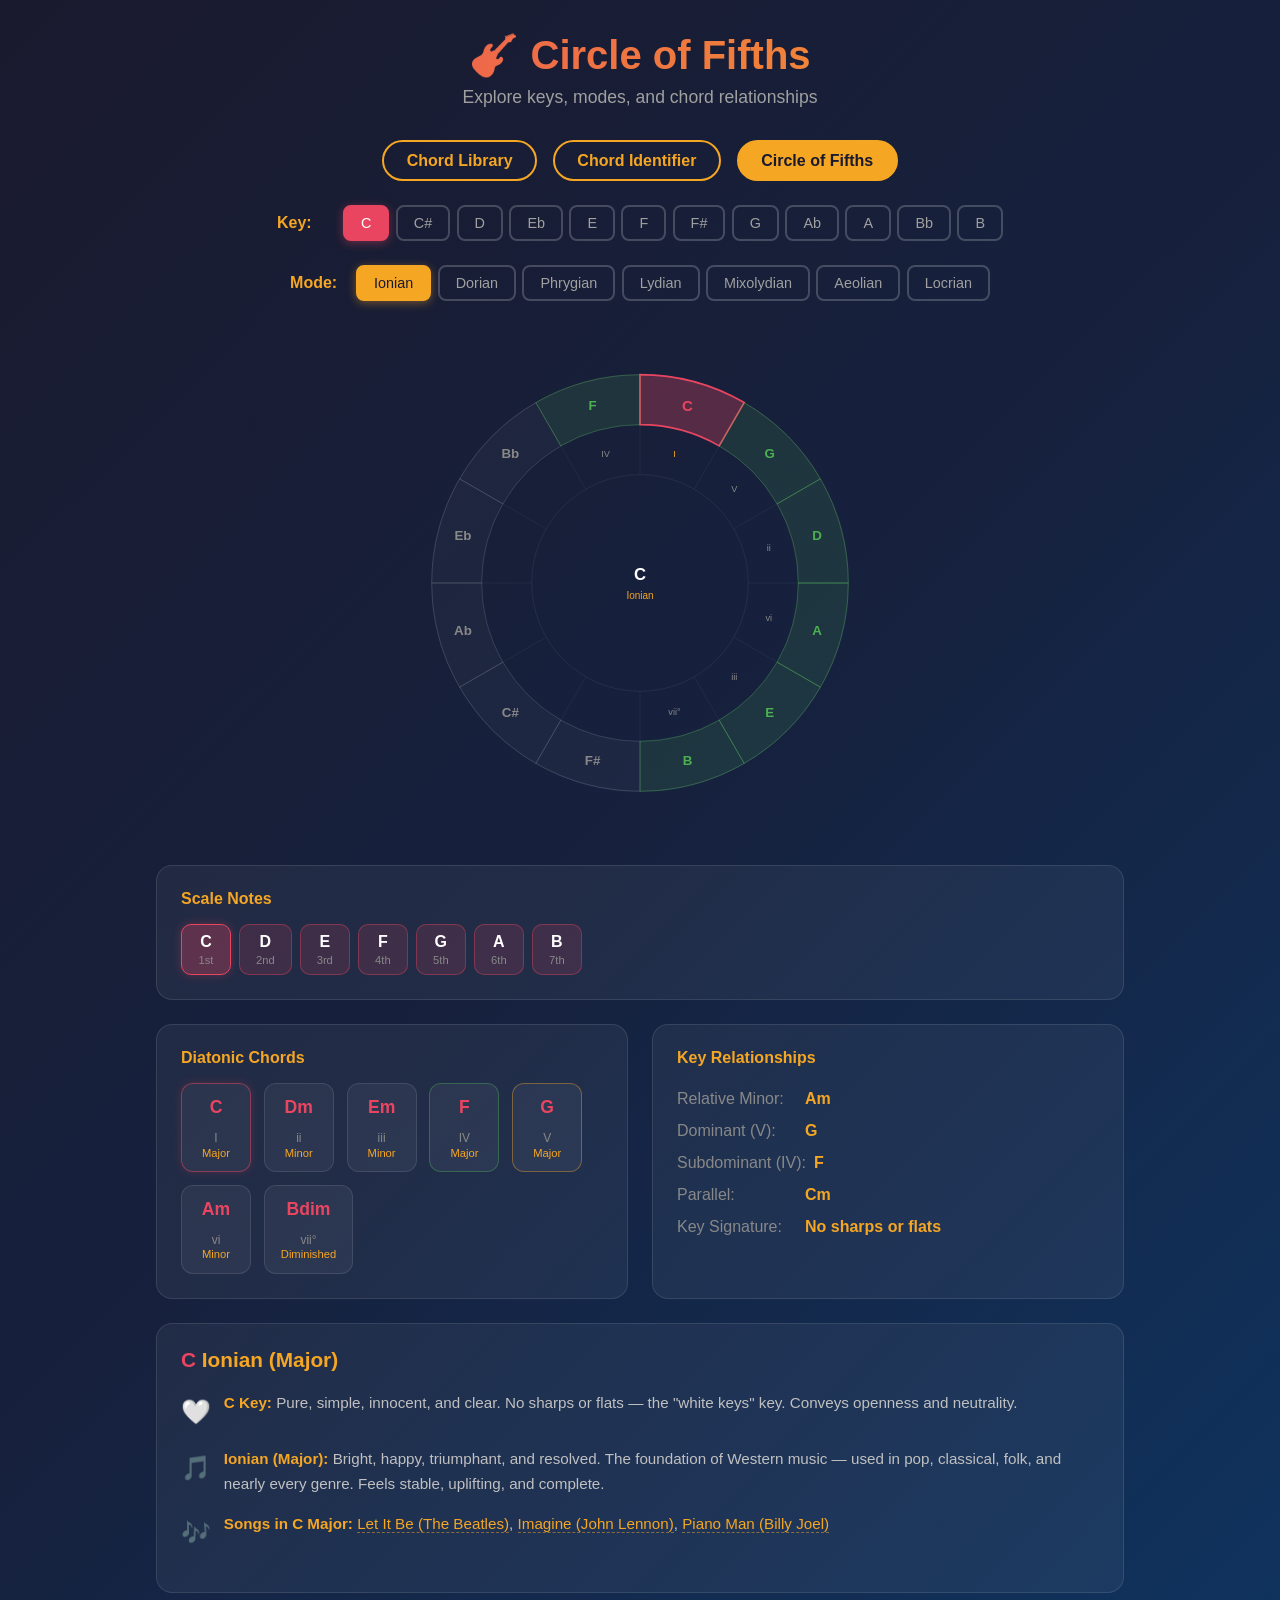
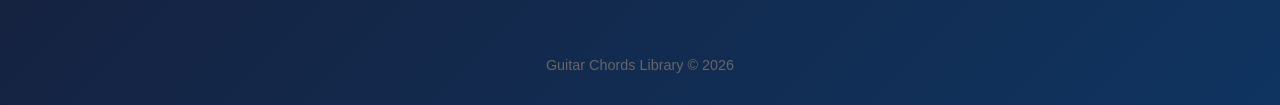
==== circle.html @ b6584c0b "Initial commit: Guitar Chords Library with chord identifier and Circle of Fifths" ====
<!DOCTYPE html>
<html lang="en">
<head>
    <meta charset="UTF-8">
    <meta name="viewport" content="width=device-width, initial-scale=1.0">
    <title>Circle of Fifths - Guitar Chords Library</title>
    <link rel="stylesheet" href="style.css">
    <link rel="stylesheet" href="circle.css">
</head>
<body>
    <header>
        <h1>🎸 Circle of Fifths</h1>
        <p class="subtitle">Explore keys, modes, and chord relationships</p>
    </header>

    <nav class="main-nav">
        <a href="index.html" class="nav-link">Chord Library</a>
        <a href="identifier.html" class="nav-link">Chord Identifier</a>
        <a href="circle.html" class="nav-link active">Circle of Fifths</a>
    </nav>

    <main class="circle-container">
        <div class="controls-panel">
            <div class="control-group">
                <label>Key:</label>
                <div class="button-group" id="key-buttons">
                    <button class="key-btn active" data-key="0">C</button>
                    <button class="key-btn" data-key="1">C#</button>
                    <button class="key-btn" data-key="2">D</button>
                    <button class="key-btn" data-key="3">Eb</button>
                    <button class="key-btn" data-key="4">E</button>
                    <button class="key-btn" data-key="5">F</button>
                    <button class="key-btn" data-key="6">F#</button>
                    <button class="key-btn" data-key="7">G</button>
                    <button class="key-btn" data-key="8">Ab</button>
                    <button class="key-btn" data-key="9">A</button>
                    <button class="key-btn" data-key="10">Bb</button>
                    <button class="key-btn" data-key="11">B</button>
                </div>
            </div>
            <div class="control-group">
                <label>Mode:</label>
                <div class="button-group" id="mode-buttons">
                    <button class="mode-btn active" data-mode="0">Ionian</button>
                    <button class="mode-btn" data-mode="1">Dorian</button>
                    <button class="mode-btn" data-mode="2">Phrygian</button>
                    <button class="mode-btn" data-mode="3">Lydian</button>
                    <button class="mode-btn" data-mode="4">Mixolydian</button>
                    <button class="mode-btn" data-mode="5">Aeolian</button>
                    <button class="mode-btn" data-mode="6">Locrian</button>
                </div>
            </div>
        </div>

        <div class="circle-wrapper">
            <svg id="circle-svg" viewBox="0 0 600 600" xmlns="http://www.w3.org/2000/svg">
                <!-- Circle of fifths will be rendered by JavaScript -->
            </svg>
        </div>

        <div class="info-panel">
            <div class="info-section">
                <h3>Scale Notes</h3>
                <div class="scale-notes" id="scale-notes">
                    <!-- Scale notes will be rendered here -->
                </div>
            </div>
            <div class="info-section">
                <h3>Diatonic Chords</h3>
                <div class="diatonic-chords" id="diatonic-chords">
                    <!-- Diatonic chords will be rendered here -->
                </div>
            </div>
            <div class="info-section">
                <h3>Key Relationships</h3>
                <div class="relationships" id="relationships">
                    <!-- Relative key info will be rendered here -->
                </div>
            </div>
            <div class="info-section description-section">
                <h3 id="scale-title">C Major (Ionian)</h3>
                <div class="key-mood" id="key-mood">
                    <!-- Key character and mood -->
                </div>
                <div class="mode-mood" id="mode-mood">
                    <!-- Mode mood and description -->
                </div>
                <div class="song-examples" id="song-examples">
                    <!-- Song examples -->
                </div>
            </div>
        </div>
    </main>

    <footer>
        <p>Guitar Chords Library &copy; 2026</p>
    </footer>

    <!-- Chord Shape Modal -->
    <div id="chord-modal" class="modal">
        <div class="modal-content">
            <div class="modal-header">
                <h2 id="chord-modal-title">Chord Shape</h2>
                <button class="modal-close" onclick="closeChordModal()">&times;</button>
            </div>
            <div id="chord-modal-body" class="modal-body">
                <!-- Chord diagrams will be rendered here -->
            </div>
        </div>
    </div>

    <script src="circle.js"></script>
</body>
</html>
---- style.css ----
* {
    margin: 0;
    padding: 0;
    box-sizing: border-box;
}

body {
    font-family: -apple-system, BlinkMacSystemFont, 'Segoe UI', Roboto, Oxygen, Ubuntu, sans-serif;
    background: linear-gradient(135deg, #1a1a2e 0%, #16213e 50%, #0f3460 100%);
    min-height: 100vh;
    color: #e0e0e0;
}

header {
    text-align: center;
    padding: 2rem 1rem 1rem;
}

header h1 {
    font-size: 2.5rem;
    background: linear-gradient(90deg, #e94560, #f5a623);
    -webkit-background-clip: text;
    -webkit-text-fill-color: transparent;
    background-clip: text;
    margin-bottom: 0.5rem;
}

.subtitle {
    color: #a0a0a0;
    font-size: 1.1rem;
}

/* Main Navigation */
.main-nav {
    display: flex;
    justify-content: center;
    gap: 1rem;
    padding: 1rem;
    margin-bottom: 0.5rem;
}

.nav-link {
    padding: 0.6rem 1.4rem;
    border: 2px solid #f5a623;
    background: transparent;
    color: #f5a623;
    border-radius: 25px;
    text-decoration: none;
    font-weight: 600;
    transition: all 0.3s ease;
}

.nav-link:hover {
    background: rgba(245, 166, 35, 0.15);
    transform: translateY(-2px);
}

.nav-link.active {
    background: #f5a623;
    color: #1a1a2e;
}

/* Category Navigation */
.categories {
    display: flex;
    flex-wrap: wrap;
    justify-content: center;
    gap: 0.5rem;
    padding: 1.5rem 1rem;
    max-width: 1100px;
    margin: 0 auto;
}

.category-btn {
    padding: 0.6rem 1.4rem;
    border: 2px solid #e94560;
    background: transparent;
    color: #e94560;
    border-radius: 25px;
    cursor: pointer;
    font-size: 0.95rem;
    font-weight: 600;
    transition: all 0.3s ease;
}

.category-btn:hover {
    background: rgba(233, 69, 96, 0.15);
    transform: translateY(-2px);
}

.category-btn.active {
    background: #e94560;
    color: #fff;
    box-shadow: 0 4px 15px rgba(233, 69, 96, 0.4);
}

/* Chords Grid */
.chords-grid {
    display: grid;
    grid-template-columns: repeat(6, 1fr);
    gap: 1.5rem;
    padding: 1rem 2rem 3rem;
    max-width: 1100px;
    margin: 0 auto;
}

/* Chord Card */
.chord-card {
    background: rgba(255, 255, 255, 0.05);
    border: 1px solid rgba(255, 255, 255, 0.1);
    border-radius: 16px;
    padding: 1.2rem 1rem;
    text-align: center;
    transition: all 0.3s ease;
    backdrop-filter: blur(10px);
}

.chord-card:hover {
    transform: translateY(-5px);
    background: rgba(255, 255, 255, 0.1);
    box-shadow: 0 8px 25px rgba(0, 0, 0, 0.3);
    border-color: rgba(233, 69, 96, 0.4);
}

/* Clickable chord cards (with voicings) */
.chord-card.has-voicings {
    cursor: pointer;
}

.chord-card.has-voicings:hover {
    border-color: rgba(245, 166, 35, 0.6);
    box-shadow: 0 8px 25px rgba(245, 166, 35, 0.2);
}

.voicings-hint {
    font-size: 0.75rem;
    color: #f5a623;
    margin-top: 0.5rem;
    font-weight: 500;
}

/* Modal Styles */
.modal {
    display: none;
    position: fixed;
    top: 0;
    left: 0;
    width: 100%;
    height: 100%;
    background: rgba(0, 0, 0, 0.8);
    z-index: 1000;
    align-items: center;
    justify-content: center;
    padding: 2rem;
}

.modal.active {
    display: flex;
}

.modal-content {
    background: linear-gradient(135deg, #1a1a2e 0%, #16213e 100%);
    border: 1px solid rgba(255, 255, 255, 0.1);
    border-radius: 20px;
    max-width: 900px;
    width: 100%;
    max-height: 80vh;
    overflow-y: auto;
    box-shadow: 0 20px 60px rgba(0, 0, 0, 0.5);
}

.modal-header {
    display: flex;
    justify-content: space-between;
    align-items: center;
    padding: 1.5rem 2rem;
    border-bottom: 1px solid rgba(255, 255, 255, 0.1);
}

.modal-header h2 {
    font-size: 1.5rem;
    color: #fff;
}

.modal-header .note {
    color: #e94560;
}

.modal-header .suffix {
    color: #f5a623;
}

.modal-close {
    background: none;
    border: none;
    color: #888;
    font-size: 2rem;
    cursor: pointer;
    padding: 0;
    line-height: 1;
    transition: color 0.2s;
}

.modal-close:hover {
    color: #e94560;
}

.modal-body {
    padding: 2rem;
    display: flex;
    flex-wrap: wrap;
    gap: 2rem;
    justify-content: center;
}

.voicing-card {
    background: rgba(255, 255, 255, 0.05);
    border: 1px solid rgba(255, 255, 255, 0.1);
    border-radius: 12px;
    padding: 1rem;
    text-align: center;
}

.voicing-label {
    font-size: 0.85rem;
    color: #f5a623;
    margin-bottom: 0.8rem;
    font-weight: 500;
}

.chord-name {
    font-size: 1.3rem;
    font-weight: 700;
    color: #fff;
    margin-bottom: 0.8rem;
}

.chord-name .note {
    color: #e94560;
}

.chord-name .suffix {
    color: #f5a623;
    font-size: 0.9rem;
}

/* SVG Chord Diagram */
.chord-diagram {
    width: 120px;
    height: 150px;
    margin: 0 auto;
}

.chord-diagram .fretboard {
    stroke: #555;
    stroke-width: 1;
}

.chord-diagram .string {
    stroke: #888;
    stroke-width: 1.5;
}

.chord-diagram .fret {
    stroke: #666;
    stroke-width: 1;
}

.chord-diagram .nut {
    stroke: #ccc;
    stroke-width: 3;
}

.chord-diagram .finger {
    fill: #e94560;
    stroke: none;
}

.chord-diagram .open-string {
    fill: none;
    stroke: #4caf50;
    stroke-width: 2;
}

.chord-diagram .muted-string {
    stroke: #ff5252;
    stroke-width: 2;
}

.chord-diagram .barre {
    fill: #e94560;
    opacity: 0.9;
}

.chord-diagram .finger-text {
    fill: #fff;
    font-size: 8px;
    font-weight: bold;
    text-anchor: middle;
    dominant-baseline: central;
}

.chord-diagram .fret-number {
    fill: #888;
    font-size: 9px;
    text-anchor: start;
}

/* Footer */
footer {
    text-align: center;
    padding: 2rem;
    color: #666;
    font-size: 0.9rem;
}

/* Responsive */
@media (max-width: 1024px) {
    .chords-grid {
        grid-template-columns: repeat(4, 1fr);
    }
}

@media (max-width: 768px) {
    header h1 {
        font-size: 1.8rem;
    }

    .chords-grid {
        grid-template-columns: repeat(3, 1fr);
        gap: 1rem;
        padding: 1rem;
    }

    .categories {
        gap: 0.4rem;
    }

    .category-btn {
        padding: 0.5rem 1rem;
        font-size: 0.85rem;
    }
}

@media (max-width: 480px) {
    .chords-grid {
        grid-template-columns: repeat(2, 1fr);
    }
}
---- circle.css ----
/* Circle Container */
.circle-container {
    max-width: 1000px;
    margin: 0 auto;
    padding: 0 1rem 2rem;
}

/* Controls Panel */
.controls-panel {
    display: flex;
    flex-direction: column;
    gap: 1.5rem;
    margin-bottom: 2rem;
    align-items: center;
}

.control-group {
    display: flex;
    align-items: center;
    gap: 1rem;
    flex-wrap: wrap;
    justify-content: center;
}

.control-group label {
    color: #f5a623;
    font-weight: 600;
    font-size: 1rem;
    min-width: 50px;
}

.button-group {
    display: flex;
    flex-wrap: wrap;
    gap: 0.4rem;
}

.key-btn,
.mode-btn {
    padding: 0.5rem 1rem;
    border: 2px solid rgba(255, 255, 255, 0.2);
    background: transparent;
    color: #a0a0a0;
    border-radius: 8px;
    cursor: pointer;
    font-size: 0.9rem;
    font-weight: 500;
    transition: all 0.2s ease;
}

.key-btn:hover,
.mode-btn:hover {
    border-color: rgba(245, 166, 35, 0.5);
    color: #f5a623;
    background: rgba(245, 166, 35, 0.1);
}

.key-btn.active {
    border-color: #e94560;
    background: #e94560;
    color: #fff;
    box-shadow: 0 2px 10px rgba(233, 69, 96, 0.4);
}

.mode-btn.active {
    border-color: #f5a623;
    background: #f5a623;
    color: #1a1a2e;
    box-shadow: 0 2px 10px rgba(245, 166, 35, 0.4);
}

/* Circle Wrapper */
.circle-wrapper {
    display: flex;
    justify-content: center;
    margin-bottom: 2rem;
}

#circle-svg {
    width: 100%;
    max-width: 500px;
    height: auto;
}

/* SVG Circle Styles */
.circle-outer-ring {
    fill: none;
    stroke: rgba(255, 255, 255, 0.1);
    stroke-width: 1;
}

.circle-inner-ring {
    fill: none;
    stroke: rgba(255, 255, 255, 0.08);
    stroke-width: 1;
}

.circle-segment {
    fill: rgba(255, 255, 255, 0.03);
    stroke: rgba(255, 255, 255, 0.1);
    stroke-width: 1;
    cursor: pointer;
    transition: all 0.3s ease;
}

.circle-segment:hover {
    fill: rgba(245, 166, 35, 0.15);
}

.circle-segment.active {
    fill: rgba(233, 69, 96, 0.3);
    stroke: #e94560;
    stroke-width: 2;
}

.circle-segment.scale-note {
    fill: rgba(76, 175, 80, 0.15);
    stroke: rgba(76, 175, 80, 0.4);
}

.circle-segment.active.scale-note {
    fill: rgba(233, 69, 96, 0.3);
    stroke: #e94560;
}

.circle-segment.relative-minor {
    fill: rgba(245, 166, 35, 0.15);
    stroke: rgba(245, 166, 35, 0.4);
}

.circle-note-text {
    fill: #888;
    font-size: 16px;
    font-weight: 600;
    text-anchor: middle;
    dominant-baseline: central;
    pointer-events: none;
}

.circle-note-text.active {
    fill: #e94560;
    font-size: 18px;
    font-weight: 700;
}

.circle-note-text.scale-note {
    fill: #4caf50;
}

.circle-note-text.active.scale-note {
    fill: #e94560;
}

.circle-chord-text {
    fill: #666;
    font-size: 11px;
    font-weight: 500;
    text-anchor: middle;
    dominant-baseline: central;
    pointer-events: none;
}

.circle-chord-text.active {
    fill: #f5a623;
}

.circle-chord-text.scale-note {
    fill: #888;
}

.circle-center-text {
    fill: #fff;
    font-size: 20px;
    font-weight: 700;
    text-anchor: middle;
    dominant-baseline: central;
}

.circle-center-sub {
    fill: #f5a623;
    font-size: 12px;
    text-anchor: middle;
    dominant-baseline: central;
}

.circle-line {
    stroke: rgba(255, 255, 255, 0.06);
    stroke-width: 1;
}

/* Info Panel */
.info-panel {
    display: grid;
    grid-template-columns: 1fr 1fr;
    gap: 1.5rem;
}

.info-section {
    background: rgba(255, 255, 255, 0.05);
    border: 1px solid rgba(255, 255, 255, 0.1);
    border-radius: 16px;
    padding: 1.5rem;
}

.info-section:first-child {
    grid-column: 1 / -1;
}

.description-section {
    grid-column: 1 / -1;
}

.info-section h3 {
    color: #f5a623;
    margin-bottom: 1rem;
    font-size: 1rem;
}

#scale-title {
    font-size: 1.3rem;
    margin-bottom: 1.2rem;
}

#scale-title .key-name {
    color: #e94560;
}

/* Mood descriptions */
.key-mood,
.mode-mood,
.song-examples {
    margin-bottom: 1rem;
}

.mood-item {
    display: flex;
    align-items: flex-start;
    gap: 0.8rem;
    line-height: 1.6;
}

.mood-character {
    font-size: 1.5rem;
    flex-shrink: 0;
    margin-top: 0.1rem;
}

.mood-text {
    color: #c0c0c0;
    font-size: 0.95rem;
}

.mood-text strong {
    color: #f5a623;
}

/* Scale Notes */
.scale-notes {
    display: flex;
    flex-wrap: wrap;
    gap: 0.5rem;
}

.scale-note-chip {
    background: rgba(233, 69, 96, 0.15);
    border: 1px solid rgba(233, 69, 96, 0.4);
    color: #fff;
    padding: 0.5rem 1rem;
    border-radius: 10px;
    font-weight: 600;
    font-size: 1rem;
    text-align: center;
    min-width: 50px;
}

.scale-note-chip .degree {
    display: block;
    font-size: 0.7rem;
    color: #888;
    margin-top: 0.2rem;
    font-weight: 400;
}

.scale-note-chip.root {
    background: rgba(233, 69, 96, 0.3);
    border-color: #e94560;
    box-shadow: 0 0 10px rgba(233, 69, 96, 0.3);
}

/* Diatonic Chords */
.diatonic-chords {
    display: flex;
    flex-wrap: wrap;
    gap: 0.8rem;
}

.diatonic-chord {
    background: rgba(255, 255, 255, 0.05);
    border: 1px solid rgba(255, 255, 255, 0.1);
    border-radius: 12px;
    padding: 0.8rem 1rem;
    text-align: center;
    min-width: 70px;
    transition: all 0.2s ease;
}

.diatonic-chord:hover {
    border-color: rgba(245, 166, 35, 0.4);
    background: rgba(245, 166, 35, 0.1);
}

.diatonic-chord .chord-name {
    font-size: 1.1rem;
    font-weight: 700;
    color: #e94560;
}

.diatonic-chord .chord-degree {
    font-size: 0.75rem;
    color: #888;
    margin-top: 0.3rem;
}

.diatonic-chord .chord-type {
    font-size: 0.7rem;
    color: #f5a623;
    margin-top: 0.1rem;
}

.diatonic-chord.tonic {
    border-color: rgba(233, 69, 96, 0.5);
    box-shadow: 0 0 10px rgba(233, 69, 96, 0.2);
}

.diatonic-chord.dominant {
    border-color: rgba(245, 166, 35, 0.4);
}

.diatonic-chord.subdominant {
    border-color: rgba(76, 175, 80, 0.4);
}

/* Relationships */
.relationships {
    color: #a0a0a0;
    line-height: 2;
}

.relationship-item {
    display: flex;
    align-items: center;
    gap: 0.5rem;
}

.relationship-item .rel-label {
    color: #888;
    min-width: 120px;
}

.relationship-item .rel-value {
    color: #f5a623;
    font-weight: 600;
}

/* Responsive */
@media (max-width: 768px) {
    .info-panel {
        grid-template-columns: 1fr;
    }

    .controls-panel {
        gap: 1rem;
    }

    .key-btn,
    .mode-btn {
        padding: 0.4rem 0.8rem;
        font-size: 0.8rem;
    }

    #circle-svg {
        max-width: 350px;
    }

    .circle-note-text {
        font-size: 13px;
    }

    .circle-note-text.active {
        font-size: 14px;
    }

    .circle-chord-text {
        font-size: 9px;
    }
}

@media (max-width: 480px) {
    .control-group {
        flex-direction: column;
        align-items: flex-start;
    }

    #circle-svg {
        max-width: 300px;
    }
}

/* Clickable diatonic chords */
.diatonic-chord {
    cursor: pointer;
    transition: all 0.2s ease;
}

.diatonic-chord:hover {
    transform: translateY(-3px);
    box-shadow: 0 5px 15px rgba(233, 69, 96, 0.3);
    border-color: rgba(233, 69, 96, 0.5);
}

/* Song example links */
.song-link {
    color: #f5a623;
    text-decoration: none;
    border-bottom: 1px dashed rgba(245, 166, 35, 0.5);
    transition: all 0.2s ease;
}

.song-link:hover {
    color: #e94560;
    border-bottom-color: #e94560;
}

/* Chord Modal */
.modal {
    position: fixed;
    top: 0;
    left: 0;
    width: 100%;
    height: 100%;
    background: rgba(0, 0, 0, 0.85);
    display: none;
    align-items: center;
    justify-content: center;
    z-index: 1000;
    padding: 1rem;
}

.modal.active {
    display: flex;
}

.modal-content {
    background: linear-gradient(135deg, #1a1a2e 0%, #16213e 100%);
    border-radius: 16px;
    padding: 2rem;
    max-width: 500px;
    width: 100%;
    max-height: 90vh;
    overflow-y: auto;
    border: 2px solid rgba(255, 255, 255, 0.1);
    box-shadow: 0 20px 60px rgba(0, 0, 0, 0.5);
}

.modal-header {
    display: flex;
    justify-content: space-between;
    align-items: center;
    margin-bottom: 1.5rem;
    padding-bottom: 1rem;
    border-bottom: 1px solid rgba(255, 255, 255, 0.1);
}

.modal-header h2 {
    color: #e94560;
    font-size: 1.8rem;
    margin: 0;
}

.modal-close {
    background: none;
    border: none;
    color: #fff;
    font-size: 2rem;
    cursor: pointer;
    padding: 0;
    width: 40px;
    height: 40px;
    display: flex;
    align-items: center;
    justify-content: center;
    border-radius: 8px;
    transition: all 0.2s ease;
}

.modal-close:hover {
    background: rgba(255, 255, 255, 0.1);
    color: #e94560;
}

.modal-body {
    color: #fff;
}

/* Chord shape display in modal */
.chord-shape-display {
    display: flex;
    flex-direction: column;
    align-items: center;
    gap: 1.5rem;
}

.chord-shape-display .chord-diagram {
    width: 180px;
    height: auto;
}

.chord-info {
    text-align: center;
    background: rgba(255, 255, 255, 0.05);
    padding: 1rem 1.5rem;
    border-radius: 10px;
    width: 100%;
}

.chord-frets,
.chord-fingers {
    font-family: 'Courier New', monospace;
    font-size: 1.1rem;
    color: #c0c0c0;
    margin-bottom: 0.5rem;
}

.chord-frets:last-child,
.chord-fingers:last-child {
    margin-bottom: 0;
}

/* Chord diagram SVG styles for modal */
.chord-diagram .nut {
    stroke: #ccc;
    stroke-width: 4;
}

.chord-diagram .fret {
    stroke: #555;
    stroke-width: 1;
}

.chord-diagram .string {
    stroke: #888;
    stroke-width: 1;
}

.chord-diagram .finger {
    fill: #e94560;
    stroke: #fff;
    stroke-width: 1;
}

.chord-diagram .finger-text {
    fill: #fff;
    font-size: 9px;
    text-anchor: middle;
    dominant-baseline: central;
    font-weight: bold;
}

.chord-diagram .open-string {
    fill: none;
    stroke: #0f0;
    stroke-width: 2;
}

.chord-diagram .muted-string {
    stroke: #f00;
    stroke-width: 2;
}

.chord-diagram .barre {
    fill: #e94560;
    opacity: 0.9;
}

.chord-diagram .fret-number {
    fill: #f5a623;
    font-size: 10px;
    font-weight: bold;
}
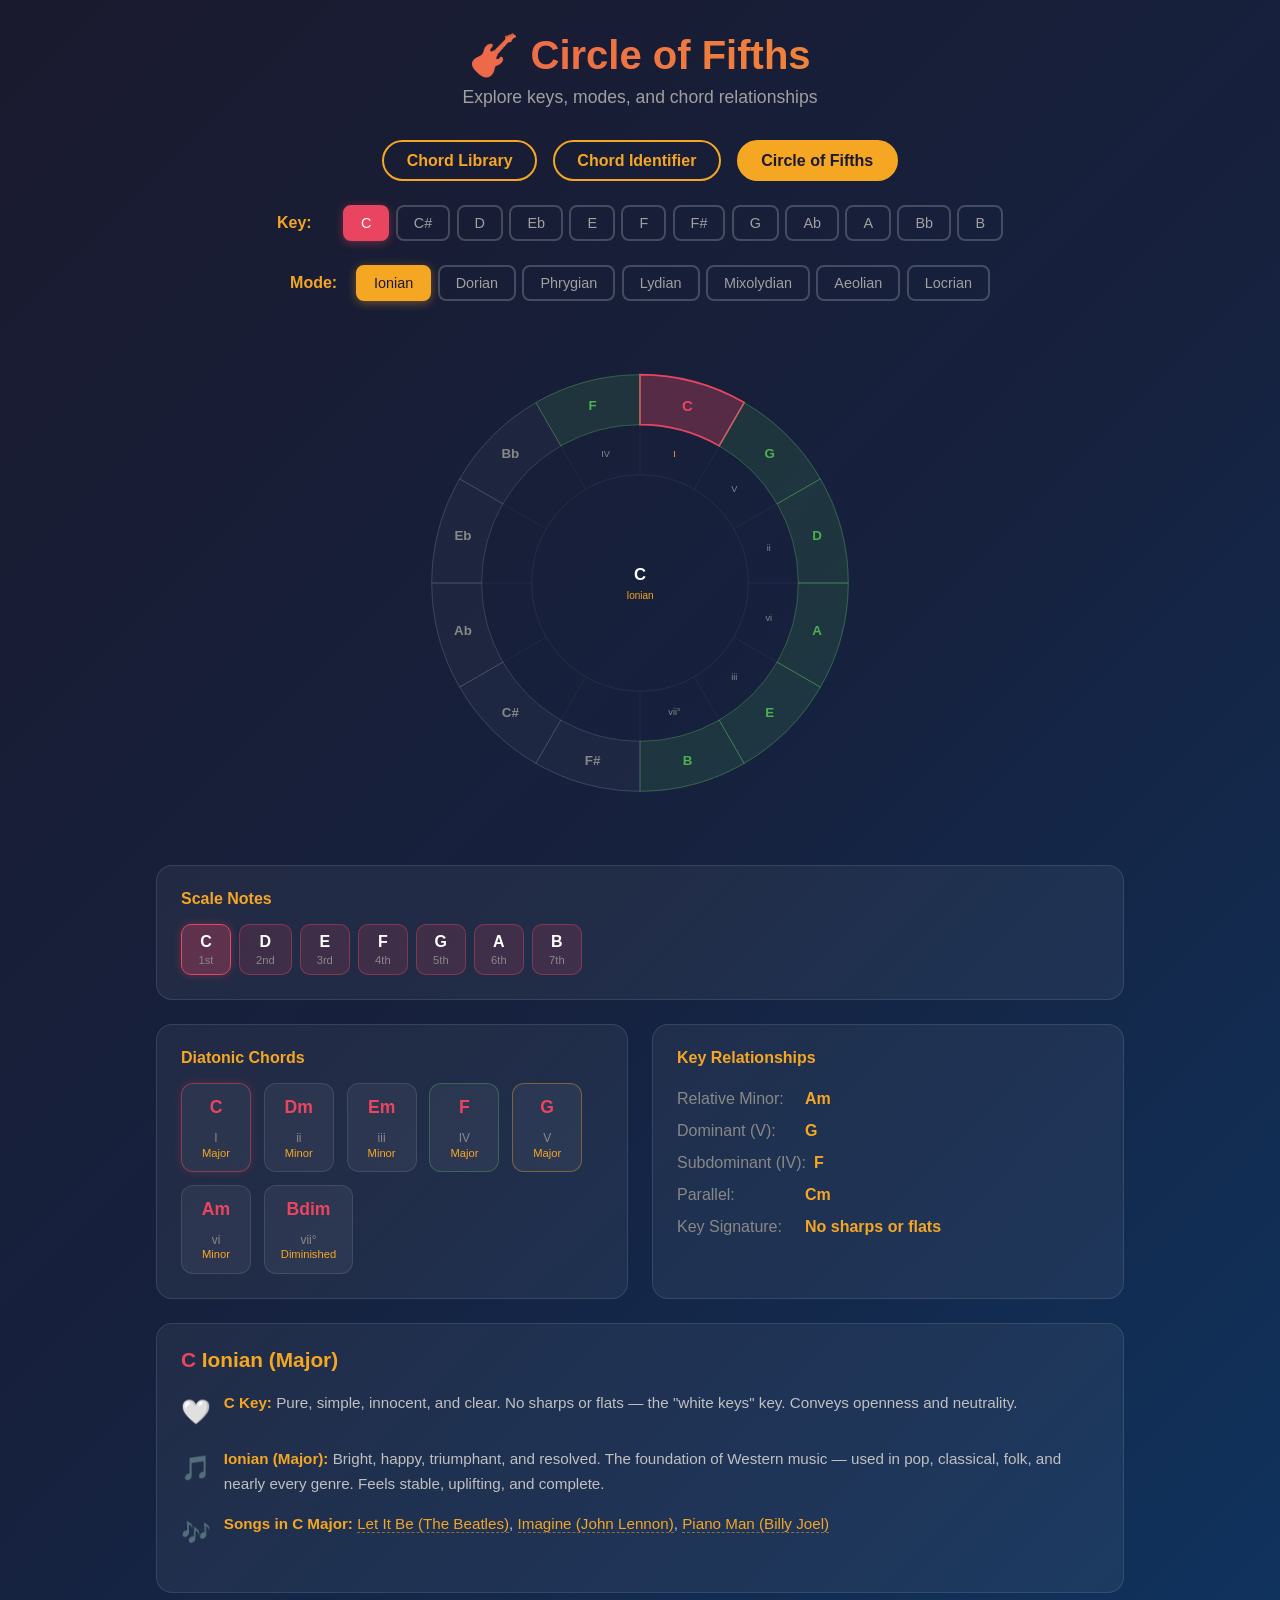
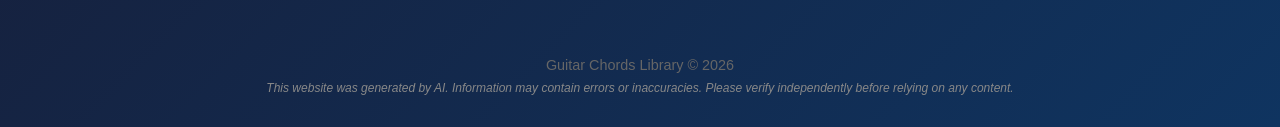
==== commit e129bb65: "update" ====
--- a/circle.html
+++ b/circle.html
@@ -94,6 +94,7 @@
 
     <footer>
         <p>Guitar Chords Library &copy; 2026</p>
+        <p class="footer-disclaimer">This website was generated by AI. Information may contain errors or inaccuracies. Please verify independently before relying on any content.</p>
     </footer>
 
     <!-- Chord Shape Modal -->
--- a/style.css
+++ b/style.css
@@ -102,6 +102,22 @@
     padding: 1rem 2rem 3rem;
     max-width: 1100px;
     margin: 0 auto;
+}
+
+/* Chord Section Header (All view) */
+.chord-section-header {
+    grid-column: 1 / -1;
+    color: #e94560;
+    font-size: 1.5rem;
+    font-weight: 700;
+    padding: 1rem 0 0.25rem;
+    margin-top: 0.5rem;
+    border-bottom: 2px solid rgba(233, 69, 96, 0.4);
+    letter-spacing: 0.05em;
+}
+
+.chord-section-header:first-child {
+    margin-top: 0;
 }
 
 /* Chord Card */
@@ -314,6 +330,13 @@
     font-size: 0.9rem;
 }
 
+.footer-disclaimer {
+    margin-top: 0.5rem;
+    font-size: 0.75rem;
+    color: #888;
+    font-style: italic;
+}
+
 /* Responsive */
 @media (max-width: 1024px) {
     .chords-grid {
@@ -347,3 +370,42 @@
         grid-template-columns: repeat(2, 1fr);
     }
 }
+
+/* Scroll to Top Button */
+.scroll-to-top {
+    position: fixed;
+    bottom: 2rem;
+    right: 2rem;
+    width: 48px;
+    height: 48px;
+    background: #e94560;
+    color: #fff;
+    border: none;
+    border-radius: 50%;
+    cursor: pointer;
+    display: flex;
+    align-items: center;
+    justify-content: center;
+    box-shadow: 0 4px 15px rgba(233, 69, 96, 0.4);
+    opacity: 0;
+    visibility: hidden;
+    transform: translateY(10px);
+    transition: all 0.3s ease;
+    z-index: 900;
+}
+
+.scroll-to-top.visible {
+    opacity: 1;
+    visibility: visible;
+    transform: translateY(0);
+}
+
+.scroll-to-top:hover {
+    background: #d63851;
+    box-shadow: 0 6px 20px rgba(233, 69, 96, 0.6);
+    transform: translateY(-2px);
+}
+
+.scroll-to-top:active {
+    transform: translateY(0);
+}
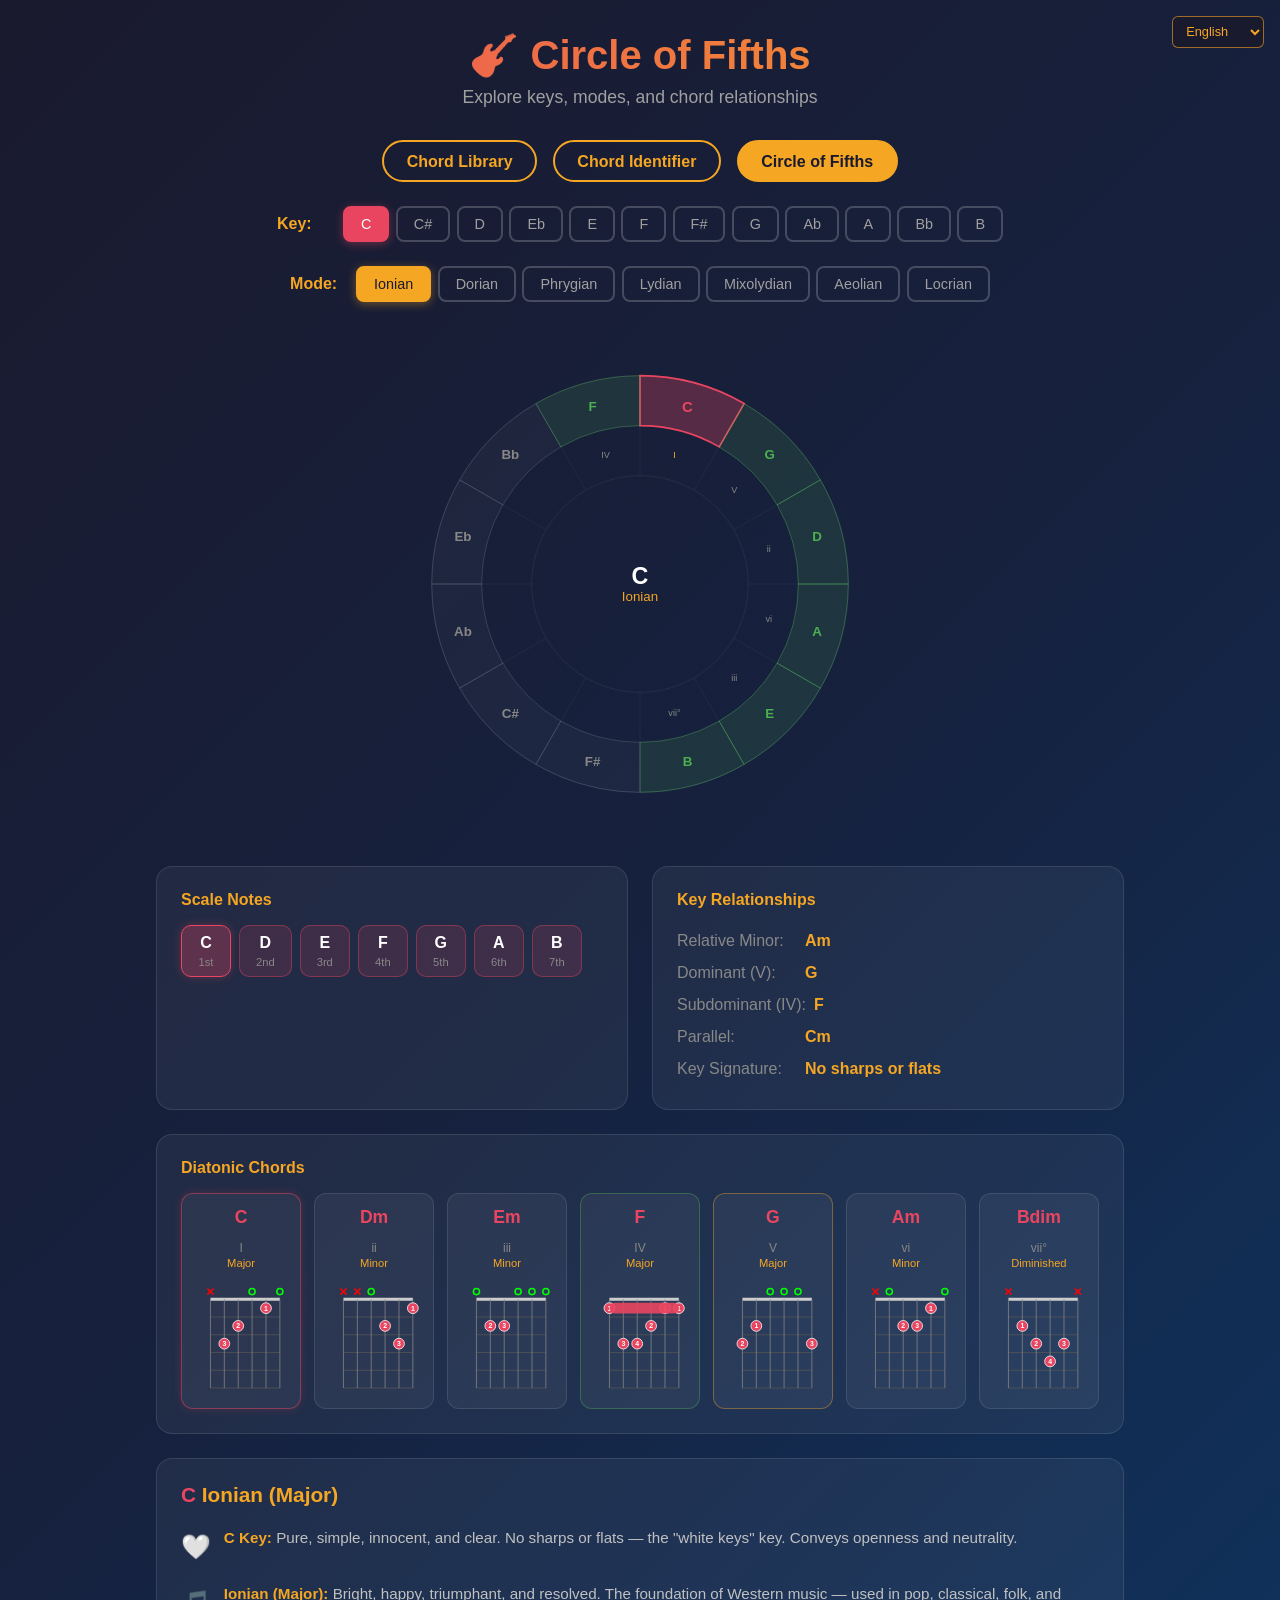
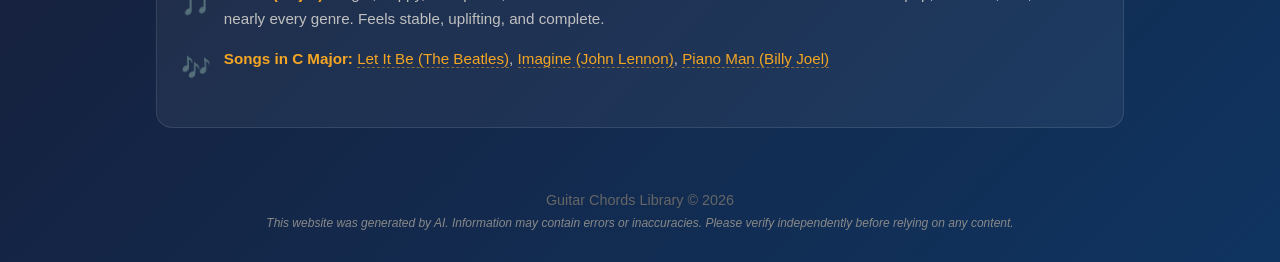
==== commit eb8ac0da: "lang" ====
--- a/circle.html
+++ b/circle.html
@@ -9,20 +9,20 @@
 </head>
 <body>
     <header>
-        <h1>🎸 Circle of Fifths</h1>
-        <p class="subtitle">Explore keys, modes, and chord relationships</p>
+        <h1>🎸 <span data-i18n="circleTitle">Circle of Fifths</span></h1>
+        <p class="subtitle" data-i18n="circleSubtitle">Explore keys, modes, and chord relationships</p>
     </header>
 
     <nav class="main-nav">
-        <a href="index.html" class="nav-link">Chord Library</a>
-        <a href="identifier.html" class="nav-link">Chord Identifier</a>
-        <a href="circle.html" class="nav-link active">Circle of Fifths</a>
+        <a href="index.html" class="nav-link" data-i18n="chordLibrary">Chord Library</a>
+        <a href="identifier.html" class="nav-link" data-i18n="chordIdentifier">Chord Identifier</a>
+        <a href="circle.html" class="nav-link active" data-i18n="circleOfFifths">Circle of Fifths</a>
     </nav>
 
     <main class="circle-container">
         <div class="controls-panel">
             <div class="control-group">
-                <label>Key:</label>
+                <label data-i18n="key">Key:</label>
                 <div class="button-group" id="key-buttons">
                     <button class="key-btn active" data-key="0">C</button>
                     <button class="key-btn" data-key="1">C#</button>
@@ -39,7 +39,7 @@
                 </div>
             </div>
             <div class="control-group">
-                <label>Mode:</label>
+                <label data-i18n="mode">Mode:</label>
                 <div class="button-group" id="mode-buttons">
                     <button class="mode-btn active" data-mode="0">Ionian</button>
                     <button class="mode-btn" data-mode="1">Dorian</button>
@@ -60,19 +60,19 @@
 
         <div class="info-panel">
             <div class="info-section">
-                <h3>Scale Notes</h3>
+                <h3 data-i18n="scaleNotes">Scale Notes</h3>
                 <div class="scale-notes" id="scale-notes">
                     <!-- Scale notes will be rendered here -->
                 </div>
             </div>
             <div class="info-section">
-                <h3>Diatonic Chords</h3>
+                <h3 data-i18n="diatonicChords">Diatonic Chords</h3>
                 <div class="diatonic-chords" id="diatonic-chords">
                     <!-- Diatonic chords will be rendered here -->
                 </div>
             </div>
             <div class="info-section">
-                <h3>Key Relationships</h3>
+                <h3 data-i18n="keyRelationships">Key Relationships</h3>
                 <div class="relationships" id="relationships">
                     <!-- Relative key info will be rendered here -->
                 </div>
@@ -93,8 +93,8 @@
     </main>
 
     <footer>
-        <p>Guitar Chords Library &copy; 2026</p>
-        <p class="footer-disclaimer">This website was generated by AI. Information may contain errors or inaccuracies. Please verify independently before relying on any content.</p>
+        <p data-i18n="footer">Guitar Chords Library &copy; 2026</p>
+        <p class="footer-disclaimer" data-i18n="disclaimer">This website was generated by AI. Information may contain errors or inaccuracies. Please verify independently before relying on any content.</p>
     </footer>
 
     <!-- Chord Shape Modal -->
@@ -110,6 +110,7 @@
         </div>
     </div>
 
+    <script src="i18n.js"></script>
     <script src="circle.js"></script>
 </body>
 </html>
--- a/style.css
+++ b/style.css
@@ -9,6 +9,28 @@
     background: linear-gradient(135deg, #1a1a2e 0%, #16213e 50%, #0f3460 100%);
     min-height: 100vh;
     color: #e0e0e0;
+}
+
+.language-selector {
+    position: absolute;
+    top: 1rem;
+    right: 1rem;
+    padding: 0.4rem 0.55rem;
+    border: 1px solid rgba(245, 166, 35, 0.6);
+    border-radius: 6px;
+    background: #1a1a2e;
+    color: #f5a623;
+    font: inherit;
+    font-size: 0.8rem;
+    cursor: pointer;
+}
+
+@media (max-width: 480px) {
+    .language-selector {
+        top: 0.6rem;
+        right: 0.6rem;
+        font-size: 0.72rem;
+    }
 }
 
 header {
@@ -40,6 +62,9 @@
 }
 
 .nav-link {
+    display: flex;
+    align-items: center;
+    justify-content: center;
     padding: 0.6rem 1.4rem;
     border: 2px solid #f5a623;
     background: transparent;
@@ -47,6 +72,8 @@
     border-radius: 25px;
     text-decoration: none;
     font-weight: 600;
+    line-height: 1.2;
+    text-align: center;
     transition: all 0.3s ease;
 }
 
@@ -72,6 +99,9 @@
 }
 
 .category-btn {
+    display: inline-flex;
+    align-items: center;
+    justify-content: center;
     padding: 0.6rem 1.4rem;
     border: 2px solid #e94560;
     background: transparent;
@@ -80,6 +110,7 @@
     cursor: pointer;
     font-size: 0.95rem;
     font-weight: 600;
+    line-height: 1;
     transition: all 0.3s ease;
 }
 
@@ -92,6 +123,18 @@
     background: #e94560;
     color: #fff;
     box-shadow: 0 4px 15px rgba(233, 69, 96, 0.4);
+}
+
+.category-btn.utility-category {
+    border-color: #4cafc0;
+    color: #4cafc0;
+}
+
+.category-btn.utility-category:hover,
+.category-btn.utility-category.active {
+    background: #4cafc0;
+    color: #102a3a;
+    box-shadow: 0 4px 15px rgba(76, 175, 192, 0.35);
 }
 
 /* Chords Grid */
@@ -122,6 +165,7 @@
 
 /* Chord Card */
 .chord-card {
+    position: relative;
     background: rgba(255, 255, 255, 0.05);
     border: 1px solid rgba(255, 255, 255, 0.1);
     border-radius: 16px;
@@ -146,6 +190,53 @@
 .chord-card.has-voicings:hover {
     border-color: rgba(245, 166, 35, 0.6);
     box-shadow: 0 8px 25px rgba(245, 166, 35, 0.2);
+}
+
+.pin-chord-btn {
+    position: absolute;
+    top: 0.55rem;
+    right: 0.55rem;
+    width: 1.65rem;
+    height: 1.65rem;
+    border: 1px solid rgba(255, 255, 255, 0.18);
+    border-radius: 50%;
+    background: rgba(26, 26, 46, 0.72);
+    color: #a0a0a0;
+    cursor: pointer;
+    opacity: 0.65;
+    transition: all 0.2s ease;
+}
+
+.pin-icon {
+    display: block;
+    width: 0.9rem;
+    height: 0.9rem;
+    margin: auto;
+    transform: rotate(35deg);
+    fill: none;
+    stroke: currentColor;
+    stroke-linecap: round;
+    stroke-linejoin: round;
+    stroke-width: 2;
+}
+
+.pin-chord-btn:hover,
+.pin-chord-btn:focus-visible,
+.pin-chord-btn.pinned {
+    border-color: #f5a623;
+    color: #f5a623;
+    opacity: 1;
+}
+
+.pin-chord-btn.pinned {
+    background: rgba(245, 166, 35, 0.16);
+}
+
+.empty-pinned-chords {
+    grid-column: 1 / -1;
+    padding: 3rem 1rem;
+    color: #a0a0a0;
+    text-align: center;
 }
 
 .voicings-hint {
--- a/circle.css
+++ b/circle.css
@@ -80,6 +80,9 @@
     width: 100%;
     max-width: 500px;
     height: auto;
+    touch-action: none;
+    user-select: none;
+    -webkit-user-select: none;
 }
 
 /* SVG Circle Styles */
@@ -105,6 +108,10 @@
 
 .circle-segment:hover {
     fill: rgba(245, 166, 35, 0.15);
+}
+
+#circle-svg:active .circle-segment {
+    cursor: grabbing;
 }
 
 .circle-segment.active {
@@ -170,7 +177,7 @@
 
 .circle-center-text {
     fill: #fff;
-    font-size: 20px;
+    font-size: 28px;
     font-weight: 700;
     text-anchor: middle;
     dominant-baseline: central;
@@ -178,7 +185,7 @@
 
 .circle-center-sub {
     fill: #f5a623;
-    font-size: 12px;
+    font-size: 16px;
     text-anchor: middle;
     dominant-baseline: central;
 }
@@ -192,6 +199,10 @@
 .info-panel {
     display: grid;
     grid-template-columns: 1fr 1fr;
+    grid-template-areas:
+        "scale relationships"
+        "diatonic diatonic"
+        "description description";
     gap: 1.5rem;
 }
 
@@ -203,11 +214,19 @@
 }
 
 .info-section:first-child {
-    grid-column: 1 / -1;
+    grid-area: scale;
+}
+
+.info-section:nth-child(2) {
+    grid-area: diatonic;
+}
+
+.info-section:nth-child(3) {
+    grid-area: relationships;
 }
 
 .description-section {
-    grid-column: 1 / -1;
+    grid-area: description;
 }
 
 .info-section h3 {
@@ -289,8 +308,8 @@
 
 /* Diatonic Chords */
 .diatonic-chords {
-    display: flex;
-    flex-wrap: wrap;
+    display: grid;
+    grid-template-columns: repeat(auto-fit, minmax(120px, 1fr));
     gap: 0.8rem;
 }
 
@@ -298,15 +317,9 @@
     background: rgba(255, 255, 255, 0.05);
     border: 1px solid rgba(255, 255, 255, 0.1);
     border-radius: 12px;
-    padding: 0.8rem 1rem;
+    padding: 0.8rem;
     text-align: center;
-    min-width: 70px;
-    transition: all 0.2s ease;
-}
-
-.diatonic-chord:hover {
-    border-color: rgba(245, 166, 35, 0.4);
-    background: rgba(245, 166, 35, 0.1);
+    min-width: 0;
 }
 
 .diatonic-chord .chord-name {
@@ -340,6 +353,23 @@
     border-color: rgba(76, 175, 80, 0.4);
 }
 
+.diatonic-chord-diagram {
+    margin: 0.7rem auto 0;
+    max-width: 105px;
+}
+
+.diatonic-chord-diagram .chord-diagram {
+    display: block;
+    width: 100%;
+    height: auto;
+}
+
+.chord-shape-unavailable {
+    color: #888;
+    font-size: 0.7rem;
+    margin-top: 0.7rem;
+}
+
 /* Relationships */
 .relationships {
     color: #a0a0a0;
@@ -366,6 +396,11 @@
 @media (max-width: 768px) {
     .info-panel {
         grid-template-columns: 1fr;
+        grid-template-areas:
+            "scale"
+            "relationships"
+            "diatonic"
+            "description";
     }
 
     .controls-panel {
@@ -402,20 +437,20 @@
     }
 
     #circle-svg {
-        max-width: 300px;
-    }
-}
-
-/* Clickable diatonic chords */
-.diatonic-chord {
-    cursor: pointer;
-    transition: all 0.2s ease;
-}
-
-.diatonic-chord:hover {
-    transform: translateY(-3px);
-    box-shadow: 0 5px 15px rgba(233, 69, 96, 0.3);
-    border-color: rgba(233, 69, 96, 0.5);
+        max-width: none;
+    }
+
+    .circle-note-text {
+        font-size: 18px;
+    }
+
+    .circle-note-text.active {
+        font-size: 20px;
+    }
+
+    .circle-chord-text {
+        font-size: 13px;
+    }
 }
 
 /* Song example links */
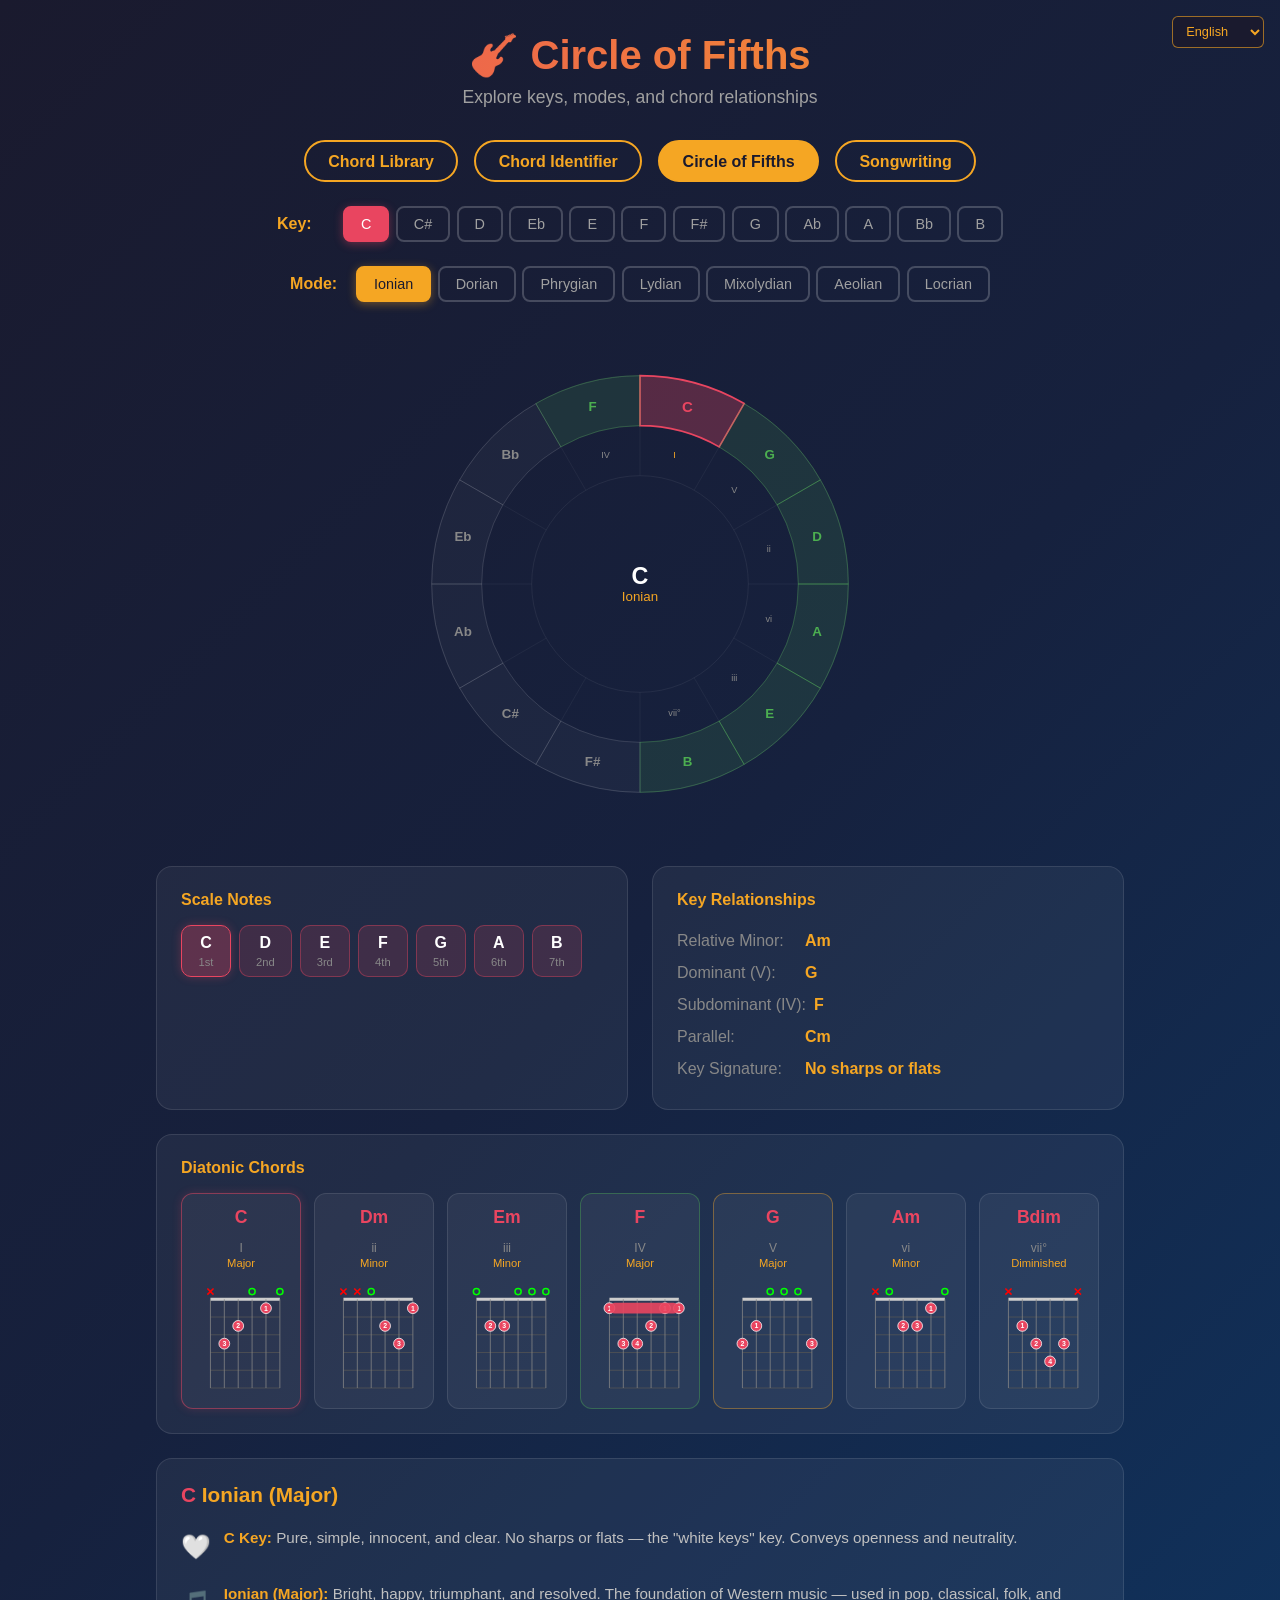
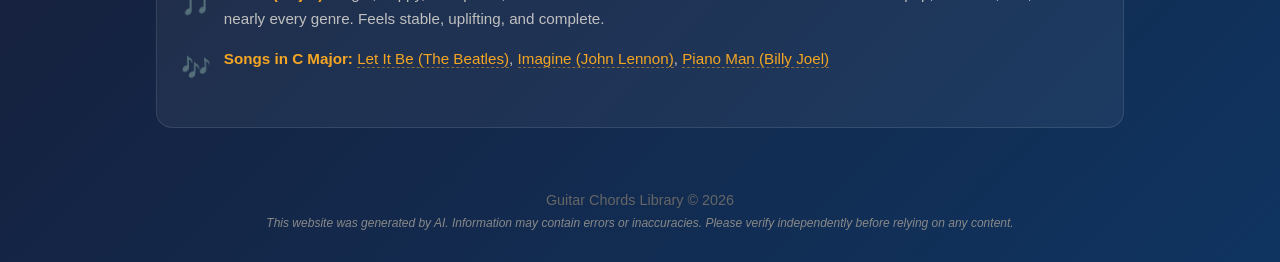
==== commit a85dad6f: "add songwriting page" ====
--- a/circle.html
+++ b/circle.html
@@ -17,6 +17,7 @@
         <a href="index.html" class="nav-link" data-i18n="chordLibrary">Chord Library</a>
         <a href="identifier.html" class="nav-link" data-i18n="chordIdentifier">Chord Identifier</a>
         <a href="circle.html" class="nav-link active" data-i18n="circleOfFifths">Circle of Fifths</a>
+        <a href="songwriting.html" class="nav-link" data-i18n="songwriting">Songwriting</a>
     </nav>
 
     <main class="circle-container">
